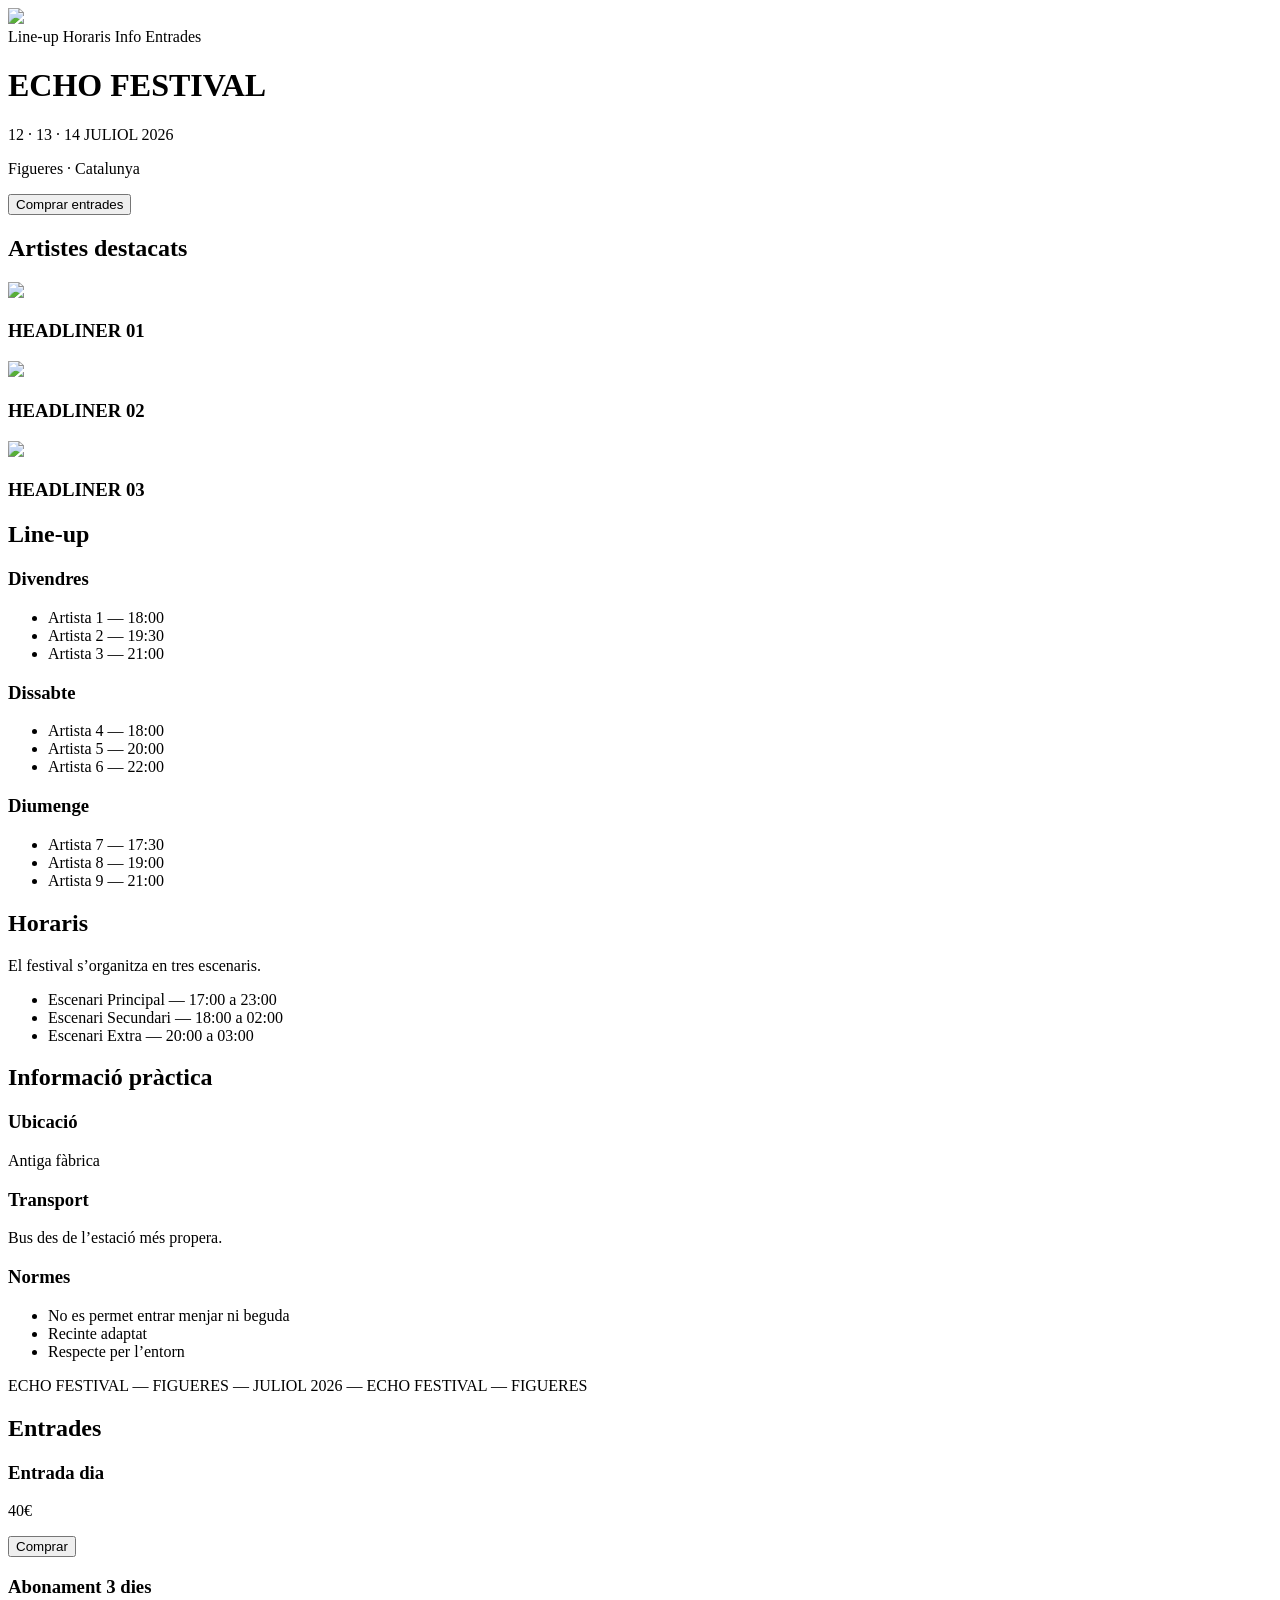
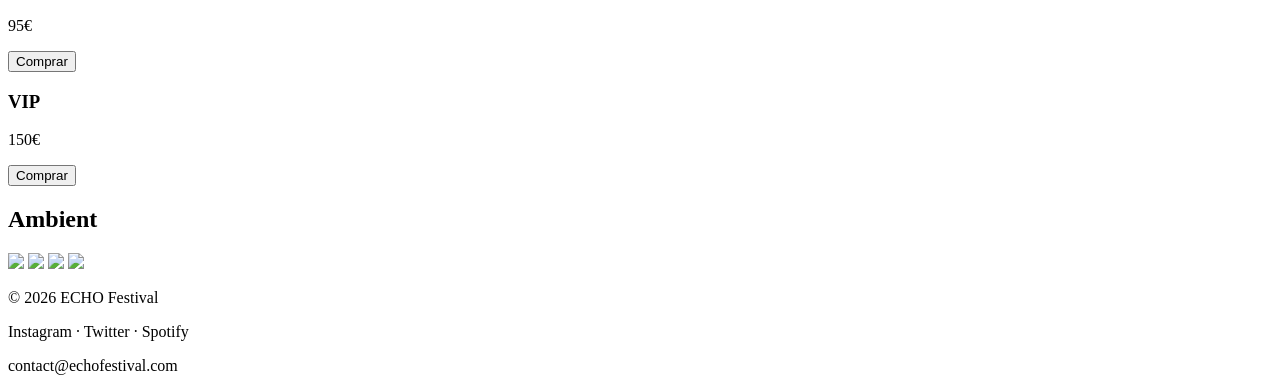
==== primera_web.html @ 606669c5 "Add files via upload" ====
<!DOCTYPE html>
<html lang="ca">
<head>
    <meta charset="UTF-8">
    <meta name="theme-color" content="orange">
    <title>ECHO Festival - Figueres</title>
<link rel="stylesheet" href="CSS/primera_web.css">
</head>

<body>
    <header>
    <img src="https://i.pinimg.com/736x/e0/22/0a/e0220a07037e44cd9482088224a5d8a0.jpg">

        <nav class="nav">
        <a>Line-up</a>
        <a>Horaris</a>
        <a>Info</a>
        <a>Entrades</a>
        </nav>

    <div>
        <h1>ECHO FESTIVAL</h1>
        <p>12 · 13 · 14 JULIOL 2026</p>
        <p>Figueres · Catalunya</p>
        <button>Comprar entrades</button>
    </div>
</header>

<section class="featured">
<h2>Artistes destacats</h2>

<div class="featured-grid">
<div>
<img src="https://i.pinimg.com/736x/53/1d/5e/531d5e4085cae2e5deee37f71cd9e46a.jpg">
<h3>HEADLINER 01</h3>
</div>

<div>
<img src="https://i.pinimg.com/736x/99/e0/0e/99e00e90a90308a673e72fcd2e9f875e.jpg">
<h3>HEADLINER 02</h3>
</div>

<div>
<img src="https://i.pinimg.com/1200x/85/2f/69/852f69afa766e9a3cb31d6a8a4f5bc7d.jpg">
<h3>HEADLINER 03</h3>
</div>

</div>
</section>

<section class="lineup">
<h2>Line-up</h2>

<div>
    <div>
        <h3>Divendres</h3>
        <ul>
            <li>Artista 1 — 18:00</li>
            <li>Artista 2 — 19:30</li>
            <li>Artista 3 — 21:00</li>
        </ul>
    </div>

    <div>
        <h3>Dissabte</h3>
        <ul>
            <li>Artista 4 — 18:00</li>
            <li>Artista 5 — 20:00</li>
            <li>Artista 6 — 22:00</li>
        </ul>
    </div>

    <div>
        <h3>Diumenge</h3>
        <ul>
            <li>Artista 7 — 17:30</li>
            <li>Artista 8 — 19:00</li>
            <li>Artista 9 — 21:00</li>
        </ul>
    </div>

</div>
</section>


    <!-- ===== HORARIS ===== -->
    <section class="horaris">
        <h2>Horaris</h2>

        <p>El festival s’organitza en tres escenaris.</p>

        <ul>
            <li>Escenari Principal — 17:00 a 23:00</li>
            <li>Escenari Secundari — 18:00 a 02:00</li>
            <li>Escenari Extra — 20:00 a 03:00</li>
        </ul>
    </section>


    <!-- ===== INFORMACIÓ ===== -->
    <section class="info">
        <h2>Informació pràctica</h2>

        <h3>Ubicació</h3>
        <p>Antiga fàbrica</p>

        <h3>Transport</h3>
        <p>Bus des de l’estació més propera.</p>

        <h3>Normes</h3>
        <ul>
            <li>No es permet entrar menjar ni beguda</li>
            <li>Recinte adaptat</li>
            <li>Respecte per l’entorn</li>
        </ul>
    </section>

    <section class="banner">
<p>ECHO FESTIVAL — FIGUERES — JULIOL 2026 — ECHO FESTIVAL — FIGUERES</p>
</section>

    <!-- ===== TICKETS ===== -->
<section class="tickets">
<h2>Entrades</h2>

<div>

        <div>
        <h3>Entrada dia</h3>
        <p>40€</p>
        <button>Comprar</button>
    </div>

    <div>
        <h3>Abonament 3 dies</h3>
        <p>95€</p>
        <button>Comprar</button>
    </div>


    <div>
        <h3>VIP</h3>
        <p>150€</p>
        <button>Comprar</button>
    </div>
</div>

</section>

<section class="gallery">
<h2>Ambient</h2>

<div class="gallery-grid">
<img src="https://i.pinimg.com/736x/7d/52/10/7d5210bddd2157a5dc2d832120360b6d.jpg">
<img src="https://i.pinimg.com/1200x/9e/f1/ec/9ef1ec10dc9da2cda756589093604d01.jpg">
<img src="https://i.pinimg.com/736x/93/b9/59/93b9599af5ae3fb844b273dbe71e4d2f.jpg">
<img src="https://i.pinimg.com/736x/ac/b4/ea/acb4ea435209a534f4dd37a86be0256f.jpg">
</div>

</section>

    <!-- ===== FOOTER ===== -->
    <footer>
        <p>© 2026 ECHO Festival </p>
        <p>Instagram · Twitter · Spotify</p>
        <p>contact@echofestival.com</p>
    </footer>

</body>
</html>
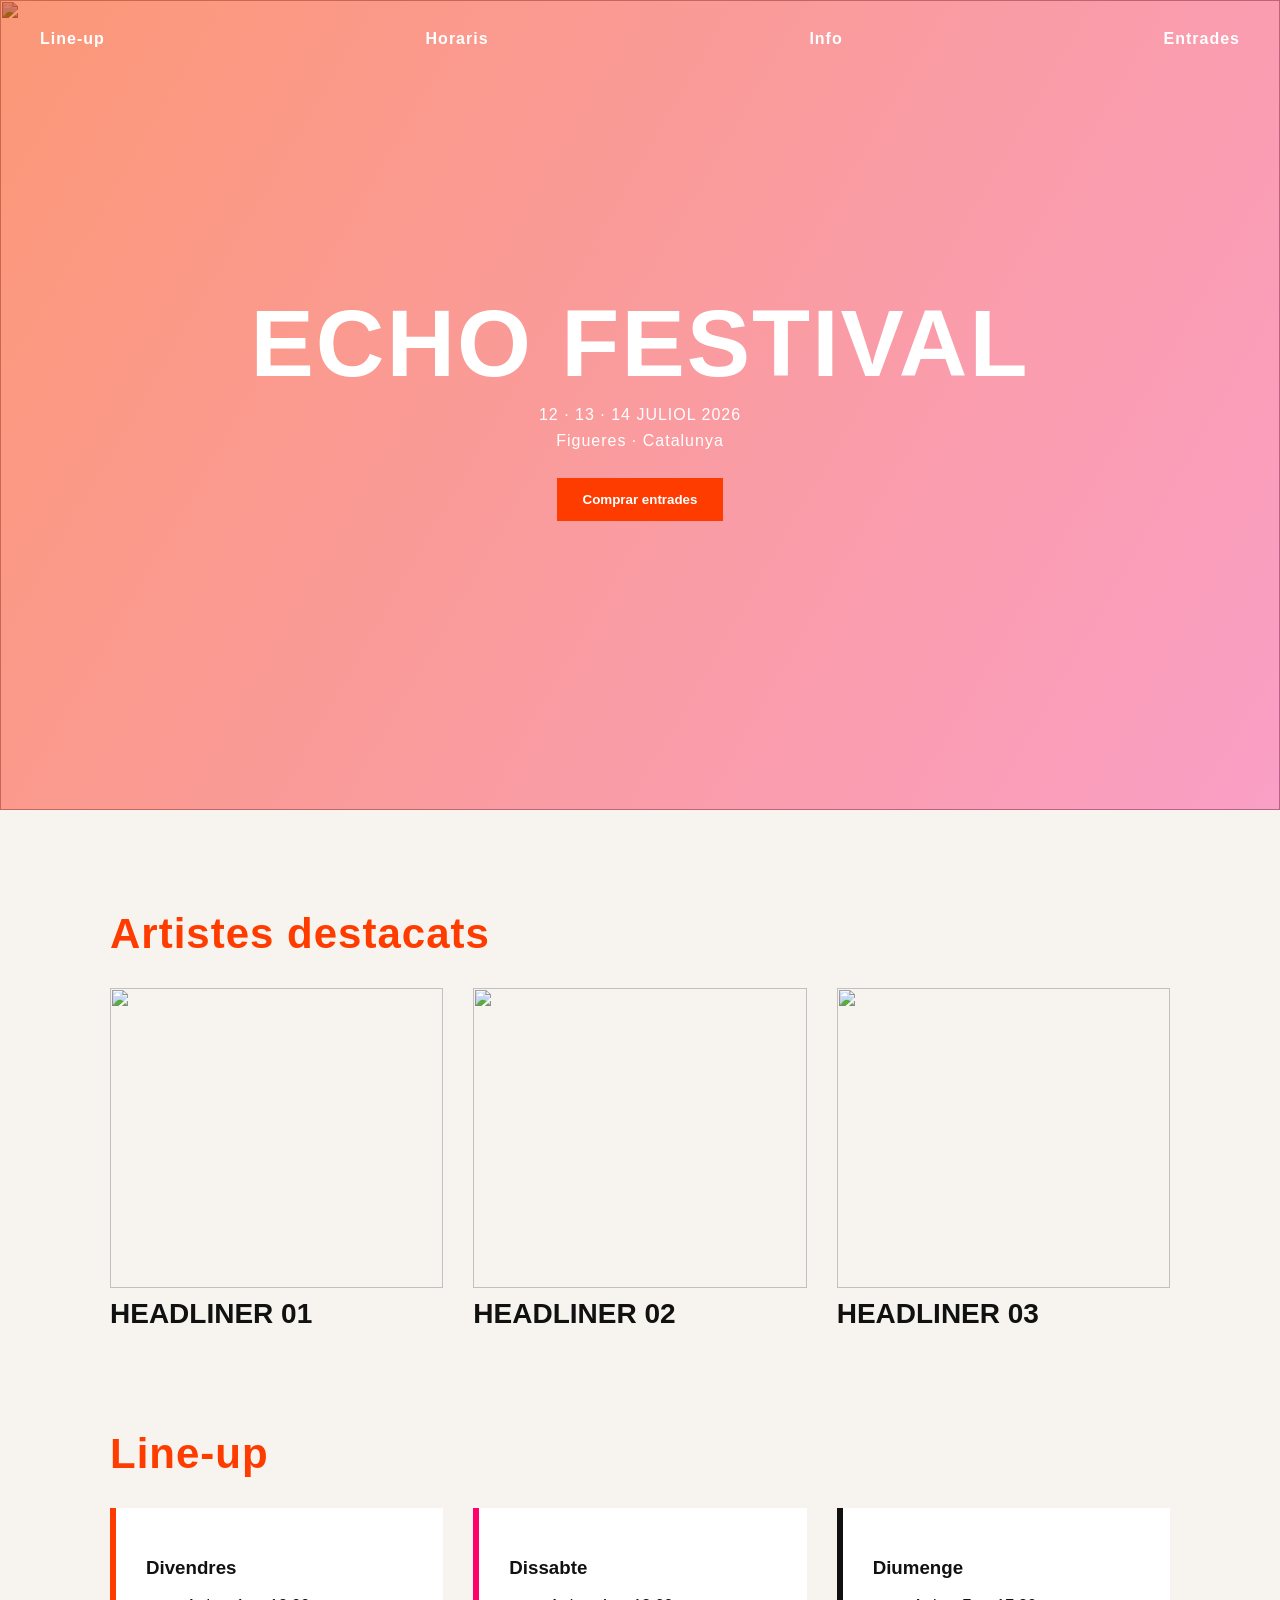
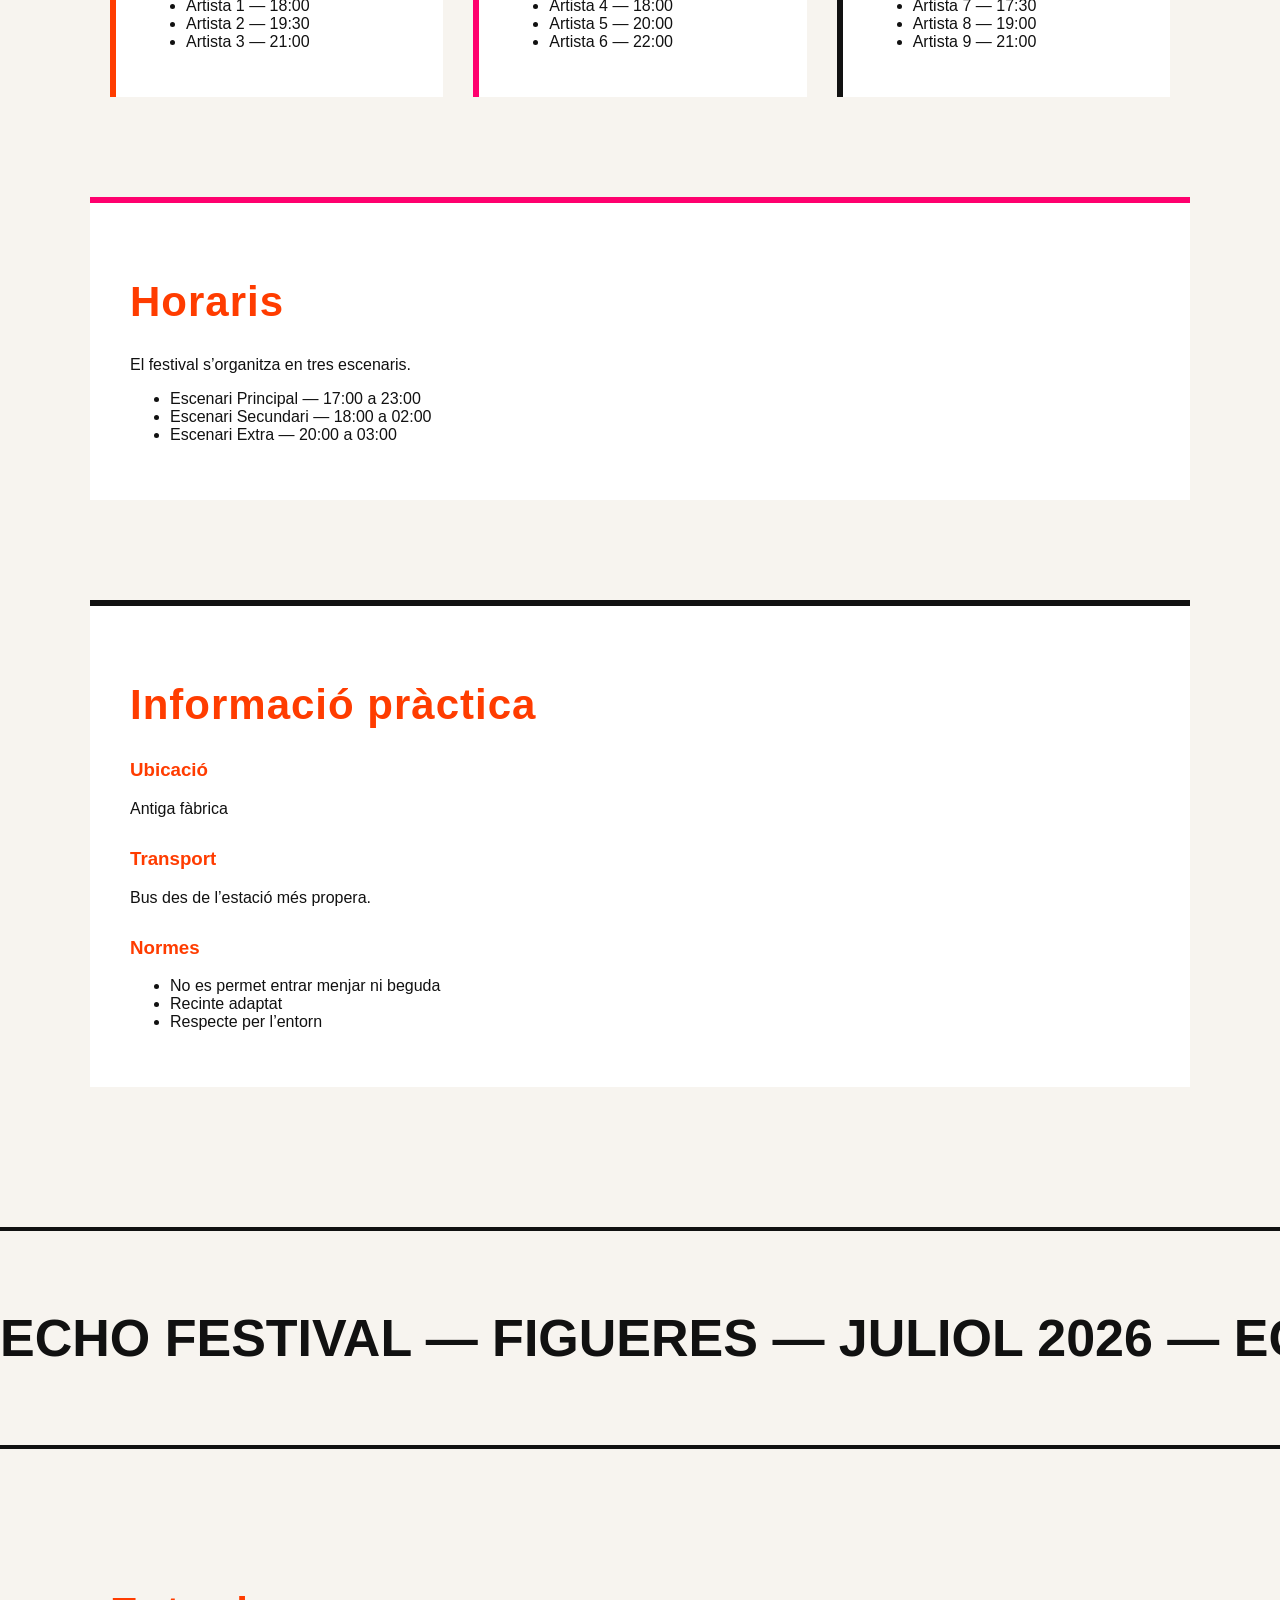
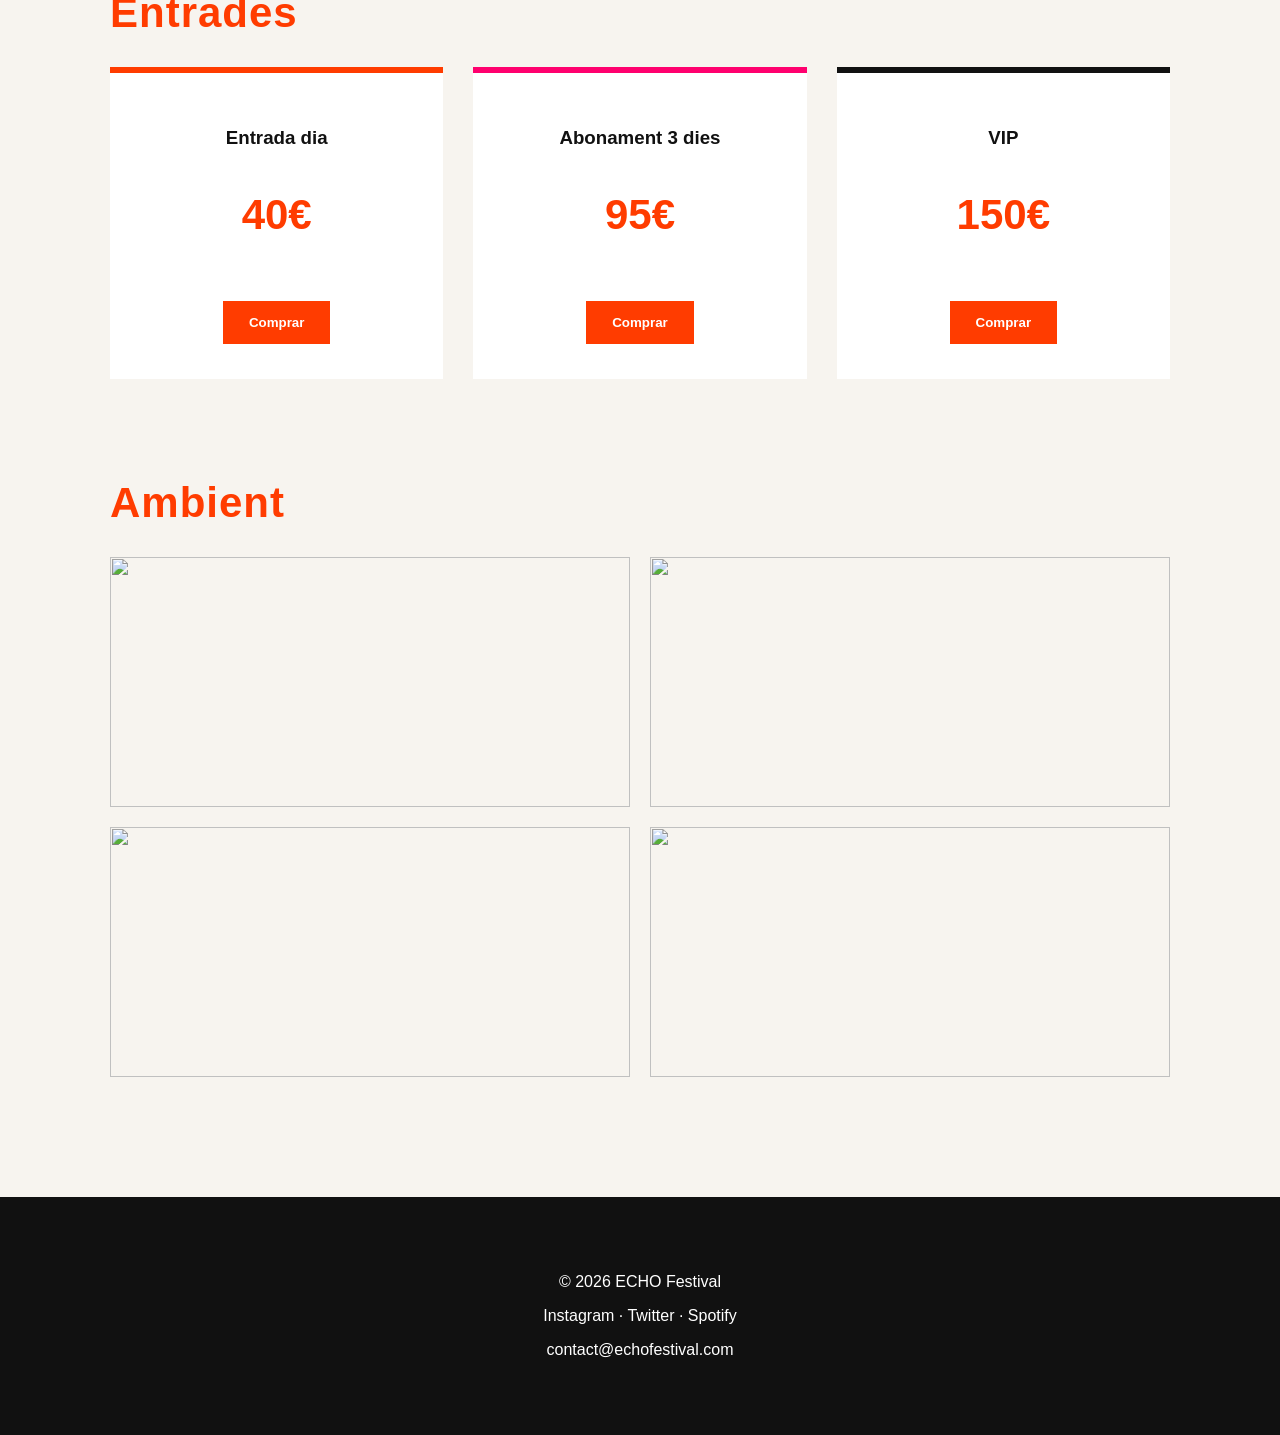
==== commit 60c7e722: "Add files via upload" ====
--- a/primera_web.html
+++ b/primera_web.html
@@ -12,10 +12,10 @@
     <img src="https://i.pinimg.com/736x/e0/22/0a/e0220a07037e44cd9482088224a5d8a0.jpg">
 
         <nav class="nav">
-        <a>Line-up</a>
-        <a>Horaris</a>
-        <a>Info</a>
-        <a>Entrades</a>
+    <a href="#lineup">Line-up</a>
+    <a href="#horaris">Horaris</a>
+    <a href="#info">Info</a>
+    <a href="#tickets">Entrades</a>
         </nav>
 
     <div>
@@ -48,7 +48,7 @@
 </div>
 </section>
 
-<section class="lineup">
+<section class="lineup" id="lineup">
 <h2>Line-up</h2>
 
 <div>
@@ -84,7 +84,7 @@
 
 
     <!-- ===== HORARIS ===== -->
-    <section class="horaris">
+    <section class="horaris" id="horaris">
         <h2>Horaris</h2>
 
         <p>El festival s’organitza en tres escenaris.</p>
@@ -98,7 +98,7 @@
 
 
     <!-- ===== INFORMACIÓ ===== -->
-    <section class="info">
+    <section class="info" id="info">
         <h2>Informació pràctica</h2>
 
         <h3>Ubicació</h3>
@@ -120,7 +120,7 @@
 </section>
 
     <!-- ===== TICKETS ===== -->
-<section class="tickets">
+<section class="tickets" id="tickets">
 <h2>Entrades</h2>
 
 <div>
--- a/CSS/primera_web.css
+++ b/CSS/primera_web.css
@@ -0,0 +1,330 @@
+/* RESET */
+*{
+box-sizing:border-box;
+}
+
+body{
+margin:0;
+font-family: Helvetica, Arial, sans-serif;
+background:#f7f4ef;
+color:#111;
+}
+
+html {
+    scroll-behavior: smooth;
+}
+
+/* Estil per als links del menú */
+.nav a {
+    color: white;       
+    text-decoration: none; 
+    font-weight: bold;   
+}
+
+/* Hover estilitzat */
+.nav a:hover {
+    color: #ff3c00;  /
+}
+
+/* HERO */
+header{
+position:relative;
+height:90vh;
+display:flex;
+align-items:center;
+justify-content:center;
+text-align:center;
+color:white;
+overflow:hidden;
+}
+
+header img{
+position:absolute;
+width:100%;
+height:100%;
+object-fit:cover;
+top:0;
+left:0;
+filter:saturate(1.2) contrast(1.1) brightness(0.75);
+}
+
+header::after{
+content:"";
+position:absolute;
+inset:0;
+background:linear-gradient(
+120deg,
+rgba(255,60,0,0.5),
+rgba(255,0,120,0.35)
+);
+}
+
+header div{
+position:relative;
+z-index:2;
+}
+
+h1{
+font-size:95px;
+letter-spacing:2px;
+margin:0;
+font-weight:900;
+}
+
+header p{
+margin:8px 0;
+letter-spacing:1px;
+font-weight:500;
+}
+
+
+/* BUTTON */
+button{
+margin-top:20px;
+padding:14px 26px;
+background:#ff3c00;
+border:none;
+color:white;
+font-weight:bold;
+cursor:pointer;
+transition:0.25s;
+}
+
+button:hover{
+background:#ff006e;
+}
+
+
+/* SECTIONS */
+section{
+max-width:1100px;
+margin:100px auto;
+padding:0 20px;
+}
+
+h2{
+font-size:42px;
+margin-bottom:30px;
+color:#ff3c00;
+font-weight:900;
+letter-spacing:1px;
+}
+
+
+/* LINEUP */
+.lineup > div{
+display:flex;
+gap:30px;
+}
+
+.lineup > div > div{
+flex:1;
+background:white;
+padding:30px;
+border-left:6px solid #ff3c00;
+transition:0.25s;
+}
+
+.lineup > div > div:nth-child(2){
+border-color:#ff006e;
+}
+
+.lineup > div > div:nth-child(3){
+border-color:#111;
+}
+
+.lineup > div > div:hover{
+transform:translateY(-8px);
+}
+
+
+/* HORARIS */
+.horaris{
+background:white;
+padding:40px;
+border-top:6px solid #ff006e;
+}
+
+
+/* INFO */
+.info{
+background:white;
+padding:40px;
+border-top:6px solid #111;
+}
+
+.info h3{
+margin-top:30px;
+color:#ff3c00;
+}
+
+.info p{
+margin-top:5px;
+}
+
+
+/* TICKETS */
+.tickets > div{
+display:flex;
+gap:30px;
+}
+
+.tickets > div > div{
+flex:1;
+background:white;
+padding:35px;
+text-align:center;
+border-top:6px solid #ff3c00;
+transition:0.25s;
+}
+
+.tickets > div > div:nth-child(2){
+border-color:#ff006e;
+}
+
+.tickets > div > div:nth-child(3){
+border-color:#111;
+}
+
+.tickets > div > div:hover{
+transform:translateY(-8px);
+}
+
+.tickets p{
+font-size:42px;
+color:#ff3c00;
+font-weight:900;
+}
+
+/* FOOTER */
+footer{
+margin-top:120px;
+padding:60px;
+background:#111;
+color:white;
+text-align:center;
+}
+
+
+/* MOBILE */
+@media (max-width:768px){
+
+h1{
+font-size:52px;
+}
+
+section:nth-of-type(1) > div,
+section:nth-of-type(4) > div{
+flex-direction:column;
+}
+
+header{
+height:75vh;
+}
+
+}
+
+/* NAV */
+.nav{
+position:absolute;
+top:30px;
+left:40px;
+right:40px;
+display:flex;
+justify-content:space-between;
+z-index:3;
+font-weight:bold;
+letter-spacing:1px;
+}
+
+.nav a{
+cursor:pointer;
+}
+
+
+/* FEATURED */
+.featured-grid{
+display:flex;
+gap:30px;
+}
+
+.featured-grid div{
+flex:1;
+}
+
+.featured-grid img{
+width:100%;
+height:300px;
+object-fit:cover;
+margin-bottom:10px;
+}
+
+.featured h3{
+font-size:28px;
+margin:0;
+}
+
+
+/* BANNER FULL WIDTH */
+.banner{
+max-width:none;
+width:100%;
+margin:140px 0;
+padding:0;
+overflow:hidden;
+
+border-top:4px solid #111;
+border-bottom:4px solid #111;
+background:#f7f4ef;
+}
+
+.banner p{
+display:block;
+width:max-content;
+white-space:nowrap;
+font-size:52px;
+font-weight:900;
+padding:25px 0;
+
+animation:bannerScroll 18s linear infinite;
+}
+
+@keyframes bannerScroll{
+from{
+transform:translateX(0);
+}
+to{
+transform:translateX(-50%);
+}
+}
+
+/* GALLERY */
+.gallery-grid{
+display:grid;
+grid-template-columns:1fr 1fr;
+gap:20px;
+}
+
+.gallery-grid img{
+width:100%;
+height:250px;
+object-fit:cover;
+}
+
+
+/* MOBILE */
+@media (max-width:768px){
+
+.featured-grid{
+flex-direction:column;
+}
+
+.gallery-grid{
+grid-template-columns:1fr;
+}
+
+.nav{
+font-size:14px;
+}
+
+}
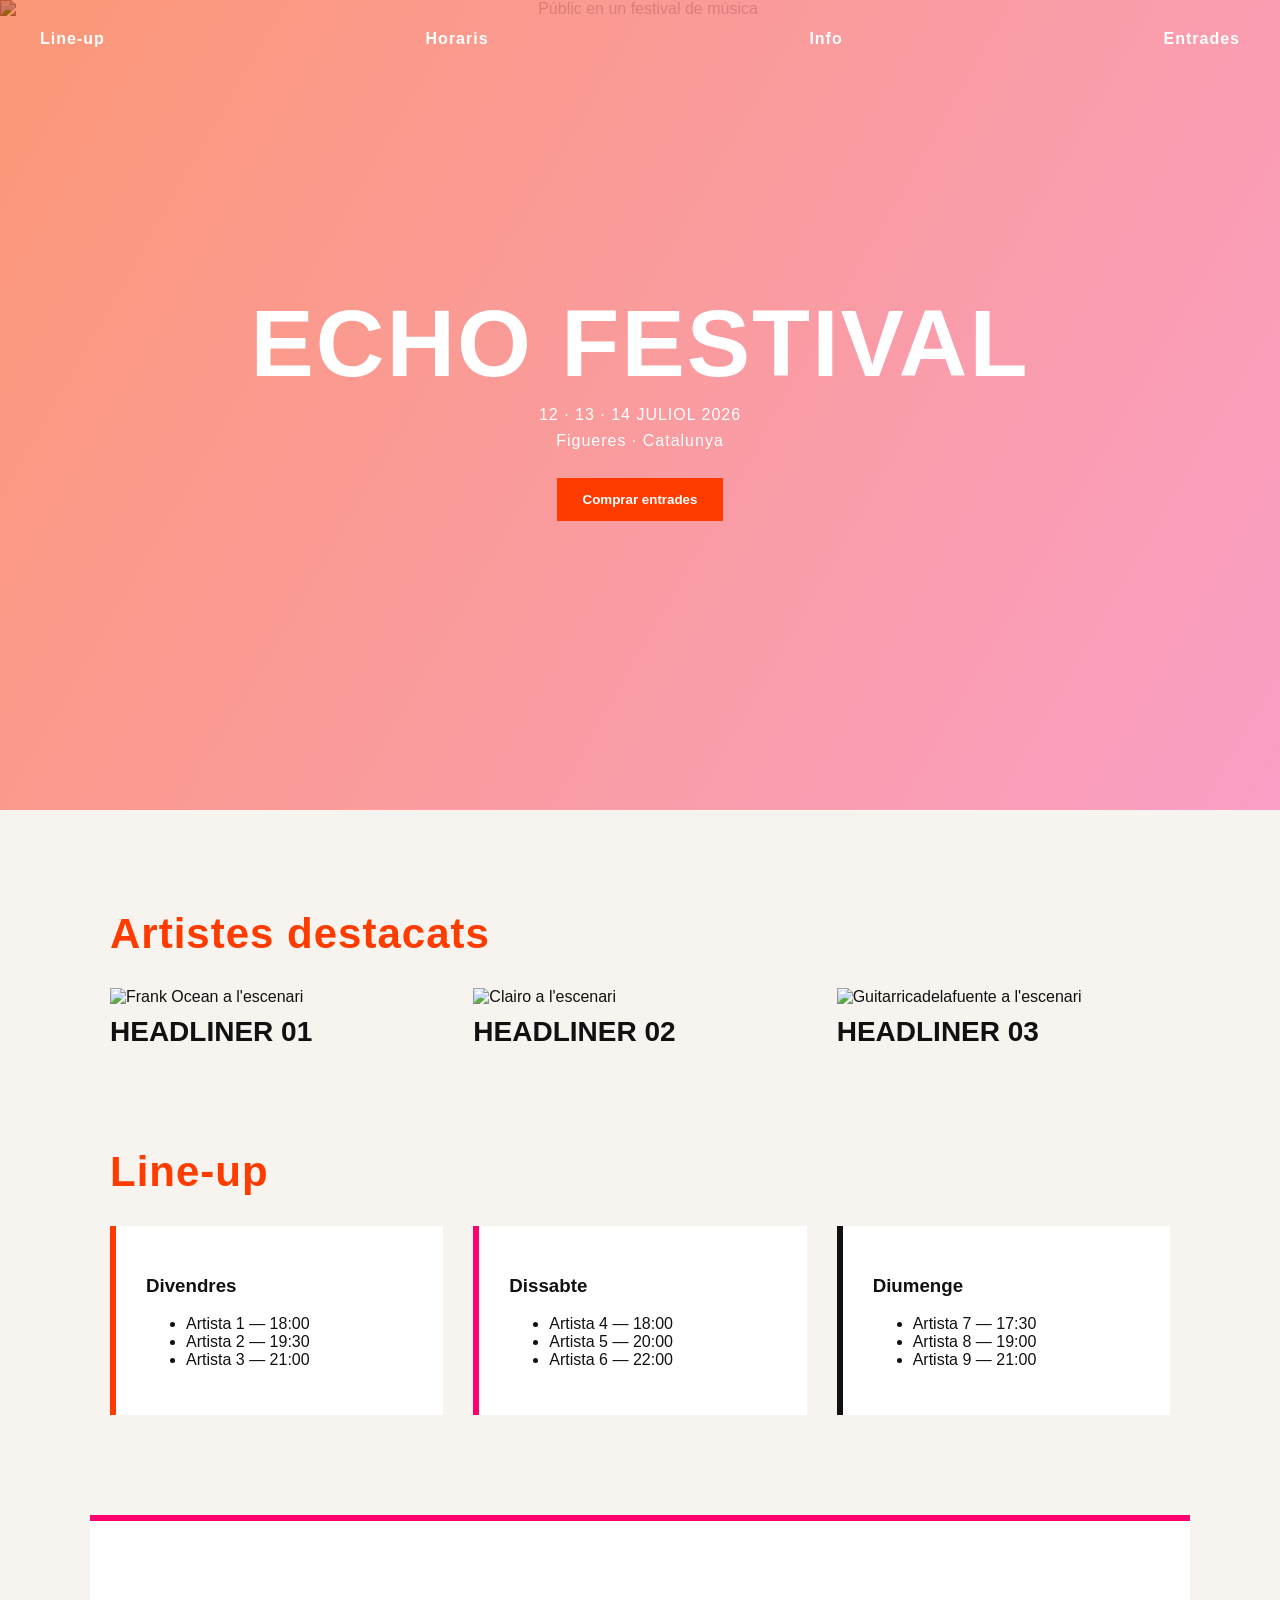
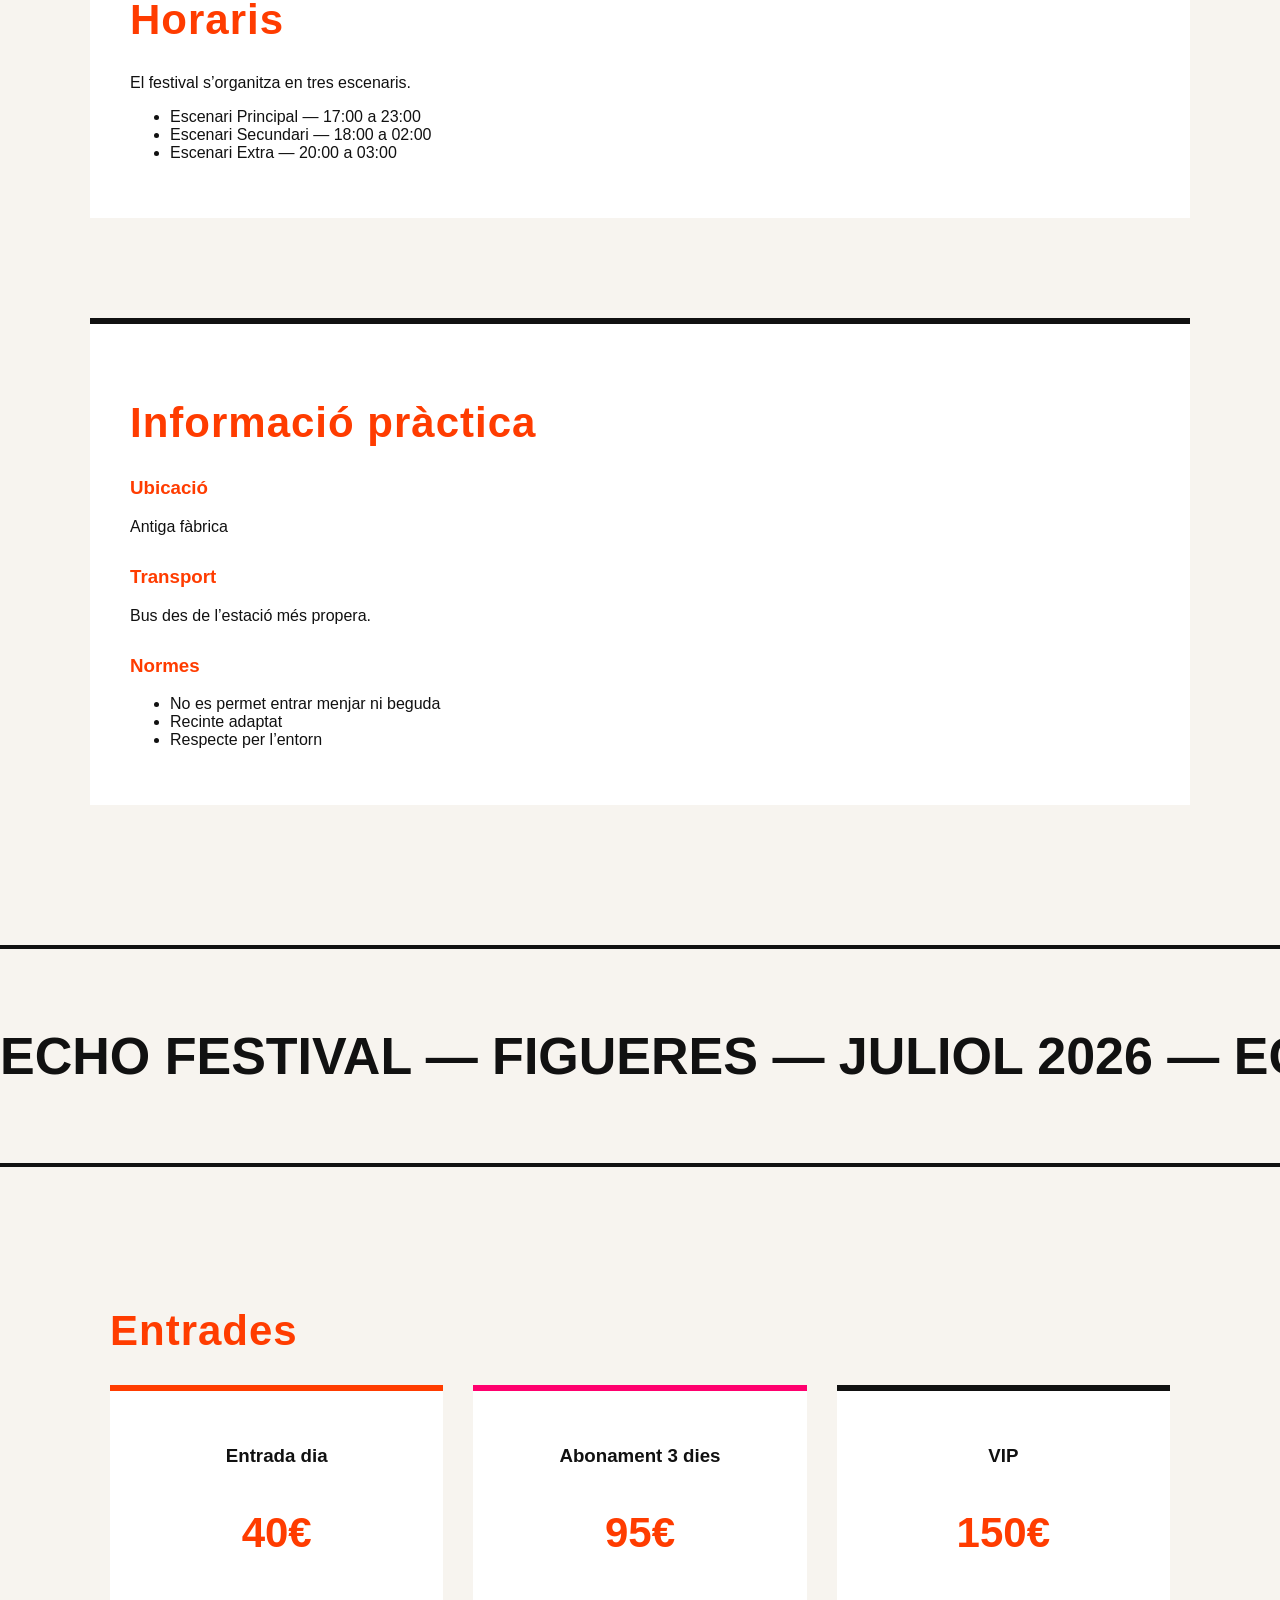
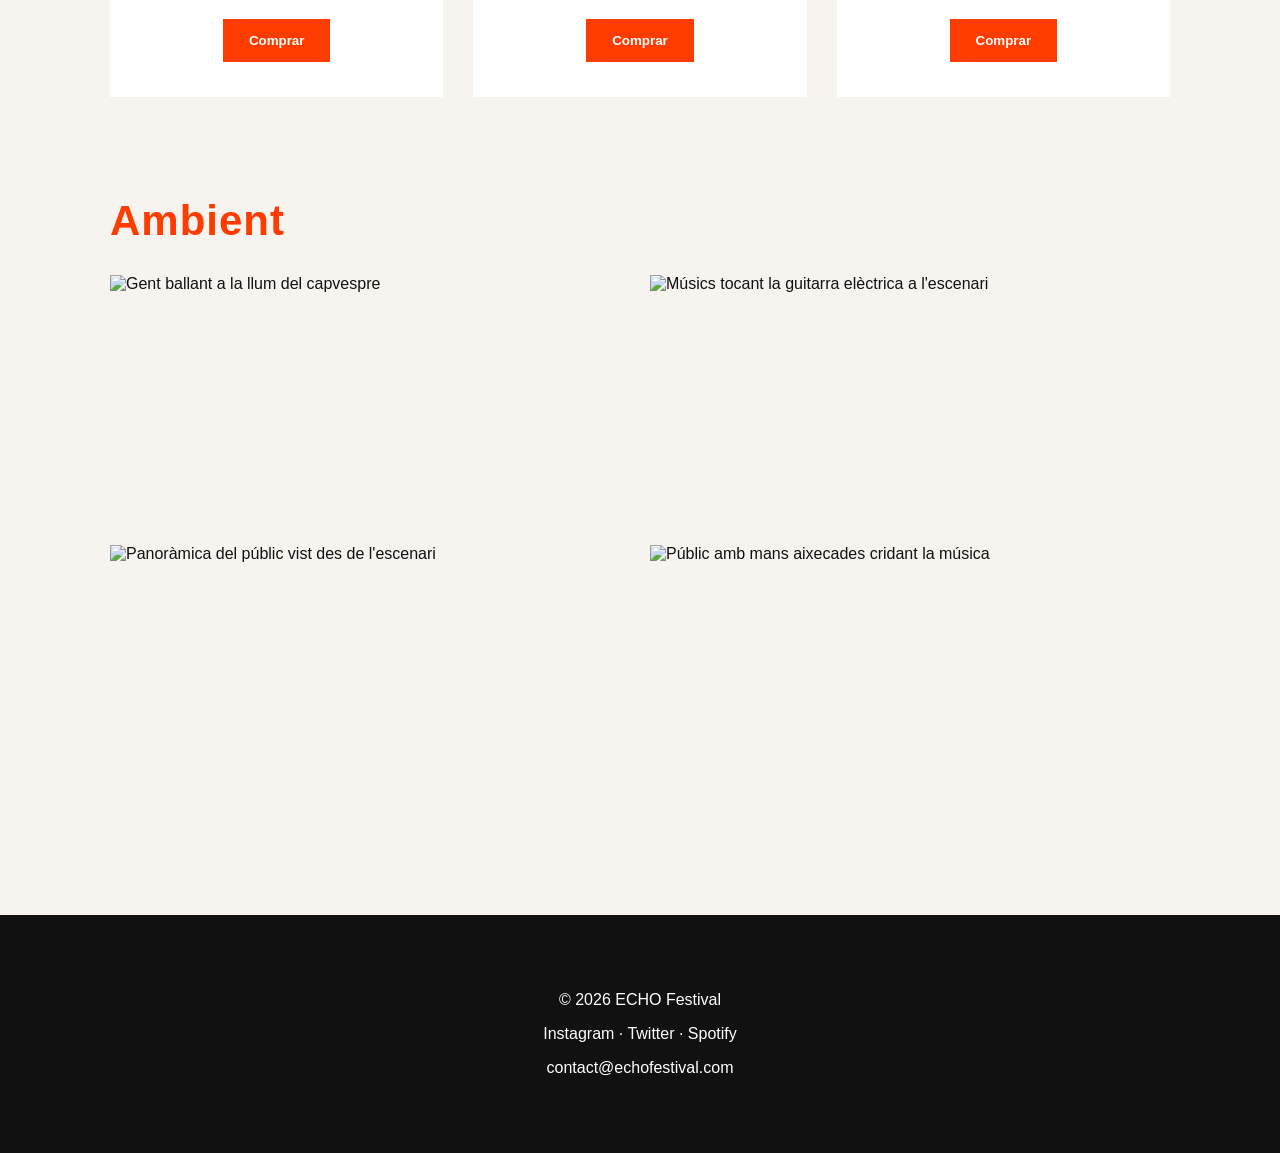
==== commit 8fafeded: "Add files via upload" ====
--- a/primera_web.html
+++ b/primera_web.html
@@ -2,16 +2,17 @@
 <html lang="ca">
 <head>
     <meta charset="UTF-8">
-    <meta name="theme-color" content="orange">
+    <meta name="theme-color" content="pink">
     <title>ECHO Festival - Figueres</title>
 <link rel="stylesheet" href="CSS/primera_web.css">
 </head>
 
 <body>
-    <header>
-    <img src="https://i.pinimg.com/736x/e0/22/0a/e0220a07037e44cd9482088224a5d8a0.jpg">
+    <a class="skip-link" href="#main">Saltar al contingut principal</a>
+    <header role="banner">
+    <img src="https://i.pinimg.com/736x/e0/22/0a/e0220a07037e44cd9482088224a5d8a0.jpg" alt="Públic en un festival de música">
 
-        <nav class="nav">
+        <nav class="nav" aria-label="Navegació principal">
     <a href="#lineup">Line-up</a>
     <a href="#horaris">Horaris</a>
     <a href="#info">Info</a>
@@ -26,22 +27,24 @@
     </div>
 </header>
 
+<main id="main">
+
 <section class="featured">
 <h2>Artistes destacats</h2>
 
 <div class="featured-grid">
 <div>
-<img src="https://i.pinimg.com/736x/53/1d/5e/531d5e4085cae2e5deee37f71cd9e46a.jpg">
+<img src="https://i.pinimg.com/736x/53/1d/5e/531d5e4085cae2e5deee37f71cd9e46a.jpg" alt="Frank Ocean a l'escenari">
 <h3>HEADLINER 01</h3>
 </div>
 
 <div>
-<img src="https://i.pinimg.com/736x/99/e0/0e/99e00e90a90308a673e72fcd2e9f875e.jpg">
+<img src="https://i.pinimg.com/736x/99/e0/0e/99e00e90a90308a673e72fcd2e9f875e.jpg" alt="Clairo a l'escenari">
 <h3>HEADLINER 02</h3>
 </div>
 
 <div>
-<img src="https://i.pinimg.com/1200x/85/2f/69/852f69afa766e9a3cb31d6a8a4f5bc7d.jpg">
+<img src="https://i.pinimg.com/1200x/85/2f/69/852f69afa766e9a3cb31d6a8a4f5bc7d.jpg" alt="Guitarricadelafuente a l'escenari">
 <h3>HEADLINER 03</h3>
 </div>
 
@@ -128,20 +131,20 @@
         <div>
         <h3>Entrada dia</h3>
         <p>40€</p>
-        <button>Comprar</button>
+        <button aria-label="Comprar entrada dia">Comprar</button>
     </div>
 
     <div>
         <h3>Abonament 3 dies</h3>
         <p>95€</p>
-        <button>Comprar</button>
+        <button aria-label="Comprar abonament 3 dies">Comprar</button>
     </div>
 
 
     <div>
         <h3>VIP</h3>
         <p>150€</p>
-        <button>Comprar</button>
+        <button aria-label="Comprar entrada VIP">Comprar</button>
     </div>
 </div>
 
@@ -151,16 +154,16 @@
 <h2>Ambient</h2>
 
 <div class="gallery-grid">
-<img src="https://i.pinimg.com/736x/7d/52/10/7d5210bddd2157a5dc2d832120360b6d.jpg">
-<img src="https://i.pinimg.com/1200x/9e/f1/ec/9ef1ec10dc9da2cda756589093604d01.jpg">
-<img src="https://i.pinimg.com/736x/93/b9/59/93b9599af5ae3fb844b273dbe71e4d2f.jpg">
-<img src="https://i.pinimg.com/736x/ac/b4/ea/acb4ea435209a534f4dd37a86be0256f.jpg">
+<img src="https://i.pinimg.com/736x/7d/52/10/7d5210bddd2157a5dc2d832120360b6d.jpg" alt="Gent ballant a la llum del capvespre">
+<img src="https://i.pinimg.com/1200x/9e/f1/ec/9ef1ec10dc9da2cda756589093604d01.jpg" alt="Músics tocant la guitarra elèctrica a l'escenari">
+<img src="https://i.pinimg.com/736x/93/b9/59/93b9599af5ae3fb844b273dbe71e4d2f.jpg" alt="Panoràmica del públic vist des de l'escenari">
+<img src="https://i.pinimg.com/736x/ac/b4/ea/acb4ea435209a534f4dd37a86be0256f.jpg" alt="Públic amb mans aixecades cridant la música">
 </div>
 
 </section>
-
+</main>
     <!-- ===== FOOTER ===== -->
-    <footer>
+    <footer role="contentinfo">
         <p>© 2026 ECHO Festival </p>
         <p>Instagram · Twitter · Spotify</p>
         <p>contact@echofestival.com</p>
--- a/CSS/primera_web.css
+++ b/CSS/primera_web.css
@@ -14,6 +14,27 @@
     scroll-behavior: smooth;
 }
 
+/* Ocultar links */
+.skip-link{
+position:absolute;
+left:-9999px;
+top:auto;
+}
+
+.skip-link:focus{
+left:20px;
+top:20px;
+background:black;
+color:white;
+padding:10px;
+z-index:999;
+}
+
+:focus{
+outline:3px solid #ff3c00;
+outline-offset:3px;
+}
+
 /* Estil per als links del menú */
 .nav a {
     color: white;       
@@ -26,7 +47,7 @@
     color: #ff3c00;  /
 }
 
-/* HERO */
+/* HEADERS */
 header{
 position:relative;
 height:90vh;
@@ -78,7 +99,7 @@
 }
 
 
-/* BUTTON */
+/* BUTTONS */
 button{
 margin-top:20px;
 padding:14px 26px;
